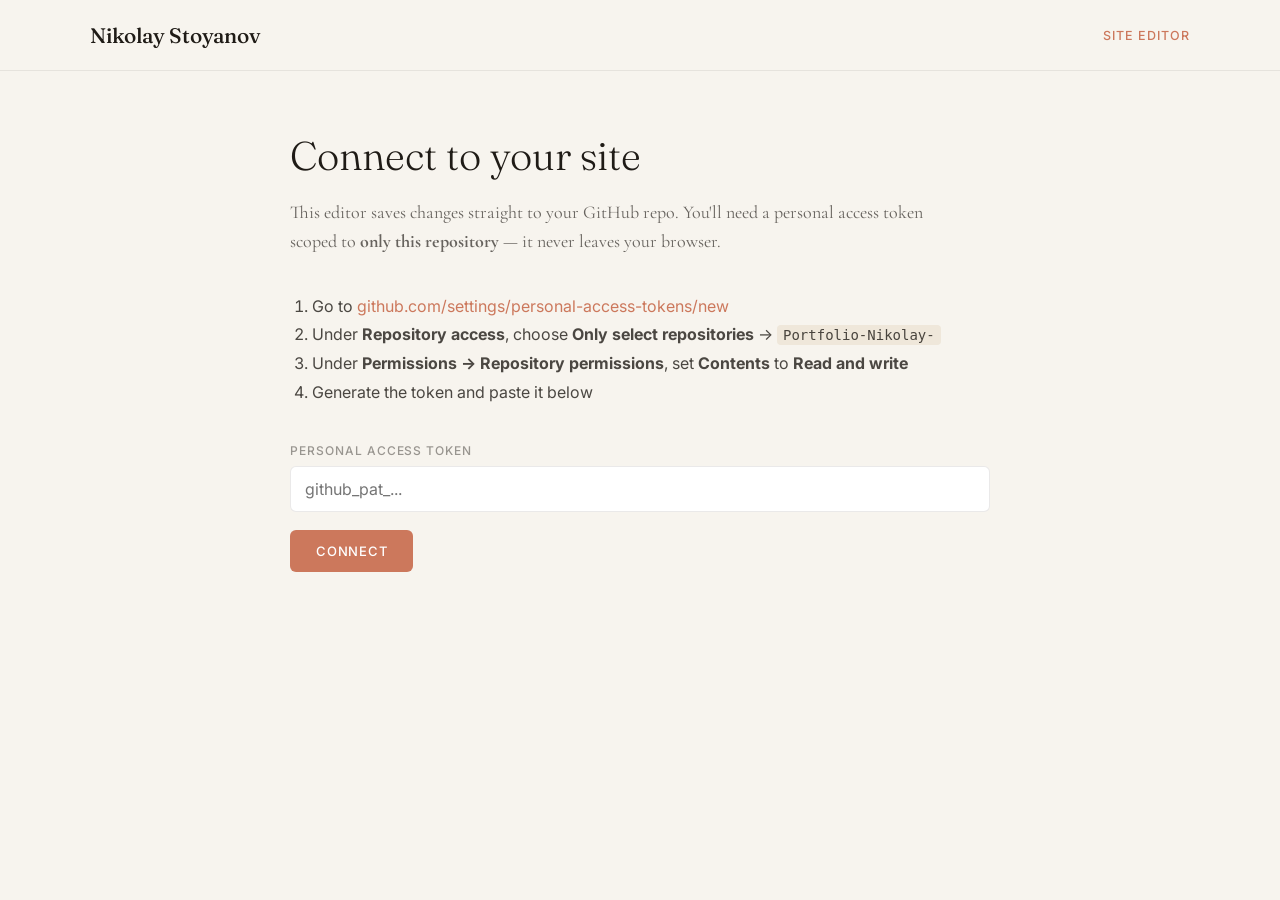
==== admin.html @ 11c109bf "Add a self-service admin editor (photos + text) New /admin.html lets the site owner log in with a Gi" ====
<!DOCTYPE html>
<html lang="en">
<head>
<meta charset="utf-8">
<meta name="viewport" content="width=device-width, initial-scale=1">
<meta name="robots" content="noindex, nofollow">
<title>Site editor — Nikolay Stoyanov</title>
<link rel="preconnect" href="https://fonts.googleapis.com">
<link rel="preconnect" href="https://fonts.gstatic.com" crossorigin>
<link href="https://fonts.googleapis.com/css2?family=Fraunces:ital,opsz,wght@0,9..144,300;0,9..144,400;0,9..144,500;0,9..144,600;1,9..144,400&family=Cormorant+Garamond:ital,wght@0,400;0,500;1,400&family=Inter:wght@400;500;600&display=swap" rel="stylesheet">
<link rel="stylesheet" href="css/style.css">
<link rel="stylesheet" href="css/admin.css">
</head>
<body class="admin-body">

<header class="site-nav">
  <div class="nav-inner">
    <a href="index.html" class="brand">Nikolay Stoyanov</a>
    <span class="admin-badge">Site editor</span>
  </div>
</header>

<main class="container admin-main">

  <!-- CONNECT SCREEN -->
  <section id="connect-screen" class="admin-panel">
    <h1>Connect to your site</h1>
    <p class="admin-sub">This editor saves changes straight to your GitHub repo. You'll need a personal access token scoped to <strong>only this repository</strong> — it never leaves your browser.</p>

    <ol class="admin-steps">
      <li>Go to <a href="https://github.com/settings/personal-access-tokens/new" target="_blank" rel="noopener">github.com/settings/personal-access-tokens/new</a></li>
      <li>Under <strong>Repository access</strong>, choose <strong>Only select repositories</strong> → <code>Portfolio-Nikolay-</code></li>
      <li>Under <strong>Permissions → Repository permissions</strong>, set <strong>Contents</strong> to <strong>Read and write</strong></li>
      <li>Generate the token and paste it below</li>
    </ol>

    <label class="admin-label" for="token-input">Personal access token</label>
    <input id="token-input" class="admin-input" type="password" placeholder="github_pat_..." autocomplete="off" spellcheck="false">
    <button id="connect-btn" class="admin-btn admin-btn--primary">Connect</button>
    <p id="connect-error" class="admin-error" hidden></p>
  </section>

  <!-- EDITOR SCREEN -->
  <section id="editor-screen" class="admin-panel" hidden>
    <div class="admin-toolbar">
      <div>
        <label class="admin-label" for="page-select">Page</label>
        <select id="page-select" class="admin-select"></select>
      </div>
      <button id="logout-btn" class="admin-btn admin-btn--ghost">Disconnect</button>
    </div>

    <p id="status-msg" class="admin-status" hidden></p>

    <div id="page-content">
      <p class="admin-loading">Loading…</p>
    </div>

    <div class="admin-save-bar">
      <button id="save-btn" class="admin-btn admin-btn--primary" disabled>Save changes</button>
      <span id="dirty-count" class="admin-dirty-count"></span>
    </div>
  </section>

</main>

<script src="js/admin.js"></script>
</body>
</html>
---- css/style.css ----
/* ==========================================================================
   Nikolay Stoyanov — personal portfolio
   Design tokens + shared styles for all pages
   ========================================================================== */

:root {
  --bg: #F7F4EE;            /* cream / paper */
  --bg-beige: #EFE7DA;      /* warm beige band (gallery) */
  --ink: #1F1B16;           /* primary text / dark sections */
  --ink-88: #1F1B16dd;
  --ink-80: #1F1B16cc;
  --ink-66: #1F1B16aa;
  --ink-70a: #1F1B16b0;
  --ink-50: #1F1B1680;
  --ink-44: #1F1B1670;
  --accent: #CC785C;        /* clay / terracotta */
  --accent-hover: #B35F42;
  --selection: #EEDCCB;
  --hairline: #1F1B1614;
  --hairline-strong: #1F1B1618;
  --cream-70: #F7F4EEb0;
  --cream-50: #F7F4EE80;

  --serif-display: 'Fraunces', serif;
  --serif-body: 'Cormorant Garamond', serif;
  --sans: 'Inter', sans-serif;

  --radius: 6px;
  --page-max: 1180px;
  --gutter: 40px;
}

* { box-sizing: border-box; }

html { scroll-behavior: smooth; }

/* Cross-page fade: view transitions where supported (Chrome/Edge),
   with a fade-in on load as a fallback everywhere else */
@view-transition { navigation: auto; }

::view-transition-old(root) { animation: vt-fade-out .2s ease both; }
::view-transition-new(root) { animation: vt-fade-in .25s ease both; }

@keyframes vt-fade-out { to { opacity: 0; } }
@keyframes vt-fade-in { from { opacity: 0; } }

@keyframes page-fade-in { from { opacity: 0; } }

body { animation: page-fade-in .35s ease; }

@media (prefers-reduced-motion: reduce) {
  html { scroll-behavior: auto; }
  body { animation: none; }
  ::view-transition-old(root),
  ::view-transition-new(root) { animation: none; }
}

body {
  margin: 0;
  background: var(--bg);
  color: var(--ink);
  font-family: var(--sans);
  -webkit-font-smoothing: antialiased;
}

a {
  color: var(--accent);
  text-decoration: none;
  transition: color .2s ease, opacity .2s ease, border-color .2s ease;
}

a:hover { color: var(--accent-hover); }

::selection { background: var(--selection); color: var(--ink); }

img {
  max-width: 100%;
  display: block;
  border-radius: var(--radius);
}

h1, h2, h3, p { margin: 0; }

/* Layout helpers ---------------------------------------------------------- */

.container {
  max-width: var(--page-max);
  margin: 0 auto;
  padding-left: var(--gutter);
  padding-right: var(--gutter);
}

.full-bleed {
  margin-left: var(--gutter);
  margin-right: var(--gutter);
  border-radius: var(--radius);
}

/* Diagonal-hatch placeholder (swap for real <img> when photos are ready) -- */

.ph {
  background: repeating-linear-gradient(135deg, #1F1B1610, #1F1B1610 2px, transparent 2px, transparent 16px);
  display: flex;
  align-items: center;
  justify-content: center;
  font: italic 15px/1 var(--serif-body);
  color: var(--ink-44);
  letter-spacing: .02em;
  border-radius: var(--radius);
  overflow: hidden;
}

.ph--on-dark {
  background: repeating-linear-gradient(135deg, #F7F4EE14, #F7F4EE14 2px, transparent 2px, transparent 16px);
  color: var(--cream-50);
}

/* Once a real photo is uploaded (via /admin.html), the hatch fill is
   replaced by an <img> filling the same sized placeholder box */
.ph.has-photo { background: none; }

.ph img {
  width: 100%;
  height: 100%;
  object-fit: cover;
  border-radius: inherit;
}

/* Type styles ------------------------------------------------------------- */

.eyebrow {
  font: 500 13px var(--sans);
  letter-spacing: .14em;
  text-transform: uppercase;
  color: var(--accent);
}

.label {
  font: 500 12.5px var(--sans);
  letter-spacing: .08em;
  text-transform: uppercase;
}

/* Nav ---------------------------------------------------------------------- */

.site-nav {
  position: sticky;
  top: 0;
  z-index: 10;
  background: #F7F4EEee;
  backdrop-filter: blur(6px);
  -webkit-backdrop-filter: blur(6px);
  border-bottom: 1px solid var(--hairline);
}

.site-nav .nav-inner {
  max-width: var(--page-max);
  margin: 0 auto;
  display: flex;
  align-items: center;
  justify-content: space-between;
  gap: 20px;
  padding: 22px var(--gutter);
}

.site-nav .brand {
  font: 500 21px var(--serif-display);
  color: var(--ink);
  letter-spacing: -.01em;
  white-space: nowrap;
}

.site-nav .nav-links {
  display: flex;
  flex-wrap: wrap;
  gap: 32px;
  font: 500 12.5px var(--sans);
  letter-spacing: .08em;
  text-transform: uppercase;
}

.site-nav .nav-links a { color: var(--ink-70a); }
.site-nav .nav-links a:hover { color: var(--accent-hover); }
.site-nav .nav-links a.accent,
.site-nav .nav-links a.active { color: var(--accent); }
.site-nav .nav-links a.accent:hover,
.site-nav .nav-links a.active:hover { color: var(--accent-hover); }

/* Home: hero ---------------------------------------------------------------- */

.hero {
  padding-top: 110px;
  padding-bottom: 70px;
  scroll-margin-top: 80px;
}

.hero .eyebrow { margin-bottom: 22px; }

.hero h1 {
  font: 300 68px/1.08 var(--serif-display);
  max-width: 820px;
  letter-spacing: -.01em;
}

.hero h1 em {
  font-style: italic;
  color: var(--accent);
}

.hero .hero-sub {
  margin-top: 26px;
  font: 400 20px/1.6 var(--serif-body);
  color: var(--ink-66);
  max-width: 560px;
}

.hero-photo { height: 620px; }

/* Sections ------------------------------------------------------------------ */

section { scroll-margin-top: 80px; }

.section-head {
  display: flex;
  align-items: baseline;
  justify-content: space-between;
  margin-bottom: 44px;
}

.section-head h2 { font: 400 34px var(--serif-display); }

/* Home: what I do ------------------------------------------------------------ */

.what-i-do { padding-top: 100px; }

.what-grid {
  display: grid;
  grid-template-columns: repeat(3, 1fr);
  gap: 44px;
}

.what-item {
  border-top: 1px solid var(--hairline-strong);
  padding-top: 26px;
}

.what-item .what-num {
  font: 500 13px var(--sans);
  letter-spacing: .14em;
  text-transform: uppercase;
  color: var(--accent);
}

.what-item h3 {
  font: 400 22px var(--serif-display);
  margin: 14px 0 10px;
}

.what-item p {
  font: 400 17px/1.6 var(--serif-body);
  color: var(--ink-66);
}

/* Home: pull quote ------------------------------------------------------------- */

.pull-quote {
  max-width: 860px;
  margin: 0 auto;
  padding: 0 var(--gutter) 130px;
  text-align: center;
}

.pull-quote blockquote {
  margin: 0;
  font: italic 400 30px/1.5 var(--serif-body);
  color: var(--ink-80);
}

.pull-quote cite {
  display: block;
  margin-top: 20px;
  font: 500 12.5px var(--sans);
  letter-spacing: .08em;
  text-transform: uppercase;
  font-style: normal;
  color: var(--ink-44);
}

.pull-quote cite a {
  color: var(--ink-44);
  border-bottom: 1px solid var(--hairline-strong);
  padding-bottom: 2px;
}

.pull-quote cite a:hover { color: var(--accent-hover); }

/* Home: work ---------------------------------------------------------------- */

#work { padding-top: 120px; }

.work-list {
  display: flex;
  flex-direction: column;
  gap: 70px;
  padding-bottom: 130px;
}

.work-row {
  display: grid;
  grid-template-columns: 1.1fr .9fr;
  gap: 44px;
  align-items: end;
}

.work-row--flip { grid-template-columns: .9fr 1.1fr; }
.work-row--flip .work-cover { order: 2; }

.work-cover { height: 420px; }

.work-row .eyebrow {
  letter-spacing: .08em;
  margin-bottom: 14px;
}

.work-row h3 { margin-bottom: 14px; }

.work-row h3 a {
  font: 400 30px/1.2 var(--serif-display);
  color: var(--ink);
  display: block;
}

.work-row h3 a:hover { color: var(--accent-hover); }

.work-row .work-desc {
  font: 400 17px/1.6 var(--serif-body);
  color: var(--ink-66);
}

/* Home: gallery teaser / Gallery page grid ----------------------------------- */

.gallery-band {
  background: var(--bg-beige);
  padding: 120px 0 130px;
}

.gallery-band .section-head { margin-bottom: 10px; }

.gallery-band .gallery-sub {
  font: 400 17px var(--serif-body);
  color: var(--ink-66);
  margin-bottom: 48px;
  max-width: 520px;
}

.photo-grid {
  display: grid;
  grid-template-columns: repeat(3, 1fr);
  gap: 18px;
}

.photo-grid .tall { grid-row: span 2; }
.photo-grid .wide { grid-column: span 2; }

/* Home: journal --------------------------------------------------------------- */

#journal {
  padding-top: 120px;
  padding-bottom: 120px;
}

#journal h2 {
  font: 400 34px var(--serif-display);
  margin-bottom: 44px;
}

.journal-list { display: flex; flex-direction: column; }

.journal-row {
  display: grid;
  grid-template-columns: 120px 1fr auto;
  gap: 28px;
  align-items: baseline;
  padding: 26px 0;
  border-top: 1px solid var(--hairline-strong);
  color: var(--ink);
}

.journal-row:last-child { border-bottom: 1px solid var(--hairline-strong); }

.journal-row .date {
  font: 400 14px var(--sans);
  color: var(--ink-50);
}

.journal-row .title { font: 400 24px var(--serif-display); }

.journal-row .read {
  font: 500 12.5px var(--sans);
  text-transform: uppercase;
  letter-spacing: .08em;
  color: var(--accent);
}

.journal-row:hover .title { color: var(--accent-hover); }

/* Home: about ------------------------------------------------------------------ */

#about {
  background: var(--ink);
  color: var(--bg);
  padding: 120px 0;
}

.about-grid {
  display: grid;
  grid-template-columns: 1fr 1fr;
  gap: 60px;
  align-items: center;
}

.about-portrait { height: 460px; }

#about .eyebrow { margin-bottom: 22px; }

#about h2 {
  font: 300 40px/1.2 var(--serif-display);
  margin-bottom: 24px;
}

#about .about-bio {
  font: 400 19px/1.7 var(--serif-body);
  color: var(--cream-70);
  max-width: 480px;
}

.link-underline {
  display: inline-block;
  margin-top: 34px;
  font: 500 13px var(--sans);
  letter-spacing: .08em;
  text-transform: uppercase;
  color: var(--accent);
  border-bottom: 1px solid #CC785C60;
  padding-bottom: 4px;
}

/* Home: contact ------------------------------------------------------------------ */

#contact { padding: 130px var(--gutter) 70px; }

.contact-inner {
  max-width: var(--page-max);
  margin: 0 auto;
  text-align: center;
}

.contact-inner h2 {
  font: 300 52px/1.15 var(--serif-display);
  max-width: 680px;
  margin: 0 auto 30px;
}

.contact-email {
  font: 400 24px var(--serif-body);
  font-style: italic;
  color: var(--accent);
}

.social-links {
  display: flex;
  justify-content: center;
  flex-wrap: wrap;
  gap: 28px;
  margin-top: 40px;
  font: 500 12.5px var(--sans);
  letter-spacing: .08em;
  text-transform: uppercase;
}

.social-links a { color: var(--ink-70a); }
.social-links a:hover { color: var(--accent-hover); }

/* Footer --------------------------------------------------------------------------- */

.site-footer {
  max-width: var(--page-max);
  margin: 0 auto;
  padding: 26px var(--gutter);
  border-top: 1px solid var(--hairline);
  display: flex;
  justify-content: space-between;
  gap: 16px;
  font: 400 12.5px var(--sans);
  color: var(--ink-44);
}

#contact .site-footer {
  margin-top: 90px;
  padding-left: 0;
  padding-right: 0;
}

/* Subpages: shared header pattern ----------------------------------------------------- */

.page-header {
  margin: 0 auto;
  padding: 110px var(--gutter) 50px;
}

.page-header .back-link {
  font: 500 12.5px var(--sans);
  letter-spacing: .08em;
  text-transform: uppercase;
}

.page-header .eyebrow { margin: 26px 0 20px; }

.page-header h1 { font: 300 52px/1.15 var(--serif-display); }

.page-header .page-sub {
  margin-top: 24px;
  font: 400 20px/1.6 var(--serif-body);
  color: var(--ink-66);
}

/* Project page --------------------------------------------------------------------------- */

.project-header { max-width: 900px; }

.meta-row {
  display: flex;
  flex-wrap: wrap;
  gap: 56px;
  margin-top: 44px;
  padding-top: 28px;
  border-top: 1px solid var(--hairline-strong);
}

.meta-row dt {
  font: 500 11px var(--sans);
  letter-spacing: .08em;
  text-transform: uppercase;
  color: var(--ink-44);
  margin-bottom: 6px;
}

.meta-row dd {
  margin: 0;
  font: 400 15px var(--sans);
}

.project-cover { height: 640px; }

.project-body {
  max-width: 760px;
  margin: 0 auto;
  padding: 100px var(--gutter);
}

.project-body h2 {
  font: 400 30px/1.3 var(--serif-display);
  margin-bottom: 22px;
}

.project-body p {
  font: 400 19px/1.75 var(--serif-body);
  color: var(--ink-80);
  margin-bottom: 60px;
}

.project-body p:last-child { margin-bottom: 0; }

.project-body .ph { margin-bottom: 60px; }

.two-up {
  display: grid;
  grid-template-columns: 1fr 1fr;
  gap: 20px;
  margin-bottom: 60px;
}

.two-up .ph { margin-bottom: 0; }

/* Post page ----------------------------------------------------------------------------------- */

.post-header {
  max-width: 720px;
  padding-bottom: 60px;
}

.post-header h1 { font: 300 46px/1.2 var(--serif-display); }

.post-cover { height: 520px; }

.post-body {
  max-width: 680px;
  margin: 0 auto;
  padding: 80px var(--gutter);
  font: 400 20px/1.85 var(--serif-body);
  color: var(--ink-88);
}

.post-body p { margin: 0 0 1.2em; }

.post-body .ph { margin: 44px 0; }

/* Next project / next entry CTA ------------------------------------------------------------------ */

.next-cta {
  border-top: 1px solid var(--hairline-strong);
  padding: 70px var(--gutter);
  text-align: center;
}

.next-cta .next-label {
  font: 500 12px var(--sans);
  letter-spacing: .08em;
  text-transform: uppercase;
  color: var(--ink-44);
  margin-bottom: 14px;
}

.next-cta a {
  font: 300 36px var(--serif-display);
  color: var(--ink);
}

.next-cta a:hover { color: var(--accent-hover); }

.next-cta--post a { font-size: 32px; }

.next-cta a.contact-email {
  font: italic 400 24px var(--serif-body);
  color: var(--accent);
}

.next-cta a.contact-email:hover { color: var(--accent-hover); }

/* Gallery page ------------------------------------------------------------------------------------ */

.gallery-header { max-width: var(--page-max); }

.gallery-header h1 { font: 300 60px var(--serif-display); }

.gallery-header .page-sub {
  margin-top: 18px;
  font-size: 19px;
  max-width: 560px;
}

.gallery-page-grid { padding-bottom: 140px; }

/* Responsive --------------------------------------------------------------------------------------- */

@media (max-width: 920px) {
  :root { --gutter: 24px; }

  .hero { padding-top: 80px; }
  .hero h1 { font-size: 46px; }

  .work-row,
  .work-row--flip {
    grid-template-columns: 1fr;
    gap: 24px;
    align-items: start;
  }
  .work-row--flip .work-cover { order: 0; }
  .work-cover { height: 320px; }

  .hero-photo { height: 380px; }
  .project-cover { height: 380px; }
  .post-cover { height: 320px; }

  .photo-grid { grid-template-columns: repeat(2, 1fr); }

  .about-grid {
    grid-template-columns: 1fr;
    gap: 40px;
  }
  .about-portrait { height: 360px; }

  .page-header h1 { font-size: 38px; }
  .gallery-header h1 { font-size: 44px; }
  .contact-inner h2 { font-size: 38px; }
  .next-cta a { font-size: 28px; }
  .meta-row { gap: 32px; }

  .what-i-do { padding-top: 70px; }
  .what-grid { grid-template-columns: 1fr; gap: 28px; }
  .pull-quote blockquote { font-size: 24px; }
}

@media (max-width: 640px) {
  .site-nav .nav-inner {
    flex-direction: column;
    align-items: flex-start;
    gap: 12px;
    padding-top: 16px;
    padding-bottom: 16px;
  }
  .site-nav .nav-links { gap: 18px; }

  .hero h1 { font-size: 36px; }

  .journal-row {
    grid-template-columns: 1fr auto;
    gap: 8px 20px;
  }
  .journal-row .date { grid-column: 1 / -1; }
  .journal-row .title { font-size: 20px; }

  .photo-grid { grid-template-columns: 1fr; }
  .photo-grid .tall,
  .photo-grid .wide { grid-row: auto; grid-column: auto; }

  .two-up { grid-template-columns: 1fr; }

  .site-footer {
    flex-direction: column;
    gap: 6px;
  }
}
---- css/admin.css ----
/* Admin editor — reuses the site's design tokens (see style.css) */

.admin-body { animation: none; }

.admin-badge {
  font: 500 12.5px var(--sans);
  letter-spacing: .08em;
  text-transform: uppercase;
  color: var(--accent);
}

.admin-main {
  padding-top: 60px;
  padding-bottom: 120px;
  max-width: 780px;
}

.admin-panel h1 {
  font: 300 40px 'Fraunces', serif;
  margin-bottom: 18px;
}

.admin-sub {
  font: 400 18px/1.6 var(--serif-body);
  color: var(--ink-66);
  max-width: 640px;
  margin-bottom: 36px;
}

.admin-steps {
  font: 400 16px/1.8 var(--sans);
  color: var(--ink-80);
  margin: 0 0 36px;
  padding-left: 22px;
}

.admin-steps code {
  background: var(--bg-beige);
  padding: 2px 6px;
  border-radius: 4px;
  font-size: 14px;
}

.admin-label {
  display: block;
  font: 500 12px var(--sans);
  letter-spacing: .08em;
  text-transform: uppercase;
  color: var(--ink-44);
  margin-bottom: 8px;
}

.admin-input, .admin-select, .admin-textarea {
  width: 100%;
  font: 400 16px var(--sans);
  color: var(--ink);
  background: #fff;
  border: 1px solid var(--hairline-strong);
  border-radius: var(--radius);
  padding: 12px 14px;
  margin-bottom: 18px;
}

.admin-textarea {
  font: 400 17px/1.6 var(--serif-body);
  resize: vertical;
  min-height: 60px;
}

.admin-btn {
  font: 500 13px var(--sans);
  letter-spacing: .06em;
  text-transform: uppercase;
  border: none;
  border-radius: var(--radius);
  padding: 13px 26px;
  cursor: pointer;
}

.admin-btn--primary {
  background: var(--accent);
  color: #fff;
}

.admin-btn--primary:hover { background: var(--accent-hover); }

.admin-btn--primary:disabled {
  background: var(--ink-44);
  cursor: not-allowed;
}

.admin-btn--ghost {
  background: transparent;
  color: var(--ink-70a);
  border: 1px solid var(--hairline-strong);
}

.admin-btn--ghost:hover { color: var(--accent-hover); border-color: var(--accent); }

.admin-error {
  margin-top: 14px;
  font: 400 15px var(--sans);
  color: #a3372a;
}

.admin-status {
  font: 500 14px var(--sans);
  padding: 12px 16px;
  border-radius: var(--radius);
  background: var(--selection);
  color: var(--ink);
  margin-bottom: 24px;
}

.admin-status.is-error { background: #f3d9d4; color: #7a2418; }

.admin-toolbar {
  display: flex;
  align-items: flex-end;
  justify-content: space-between;
  gap: 20px;
  margin-bottom: 30px;
  flex-wrap: wrap;
}

.admin-toolbar > div { flex: 1; min-width: 220px; }

.admin-loading {
  font: italic 400 17px var(--serif-body);
  color: var(--ink-44);
}

.admin-section-title {
  font: 400 24px 'Fraunces', serif;
  margin: 40px 0 20px;
  padding-top: 20px;
  border-top: 1px solid var(--hairline-strong);
}

.admin-section-title:first-child { border-top: none; padding-top: 0; }

/* Photo cards --------------------------------------------------------------- */

.admin-photo-card {
  display: grid;
  grid-template-columns: 96px 1fr;
  gap: 18px;
  align-items: center;
  padding: 14px 0;
  border-bottom: 1px solid var(--hairline);
}

.admin-photo-thumb {
  width: 96px;
  height: 72px;
  border-radius: var(--radius);
  overflow: hidden;
  background: repeating-linear-gradient(135deg, #1F1B1610, #1F1B1610 2px, transparent 2px, transparent 16px);
  display: flex;
  align-items: center;
  justify-content: center;
}

.admin-photo-thumb img {
  width: 100%;
  height: 100%;
  object-fit: cover;
}

.admin-photo-label {
  font: 500 14px var(--sans);
  margin-bottom: 6px;
}

.admin-photo-hint {
  font: 400 13px var(--sans);
  color: var(--ink-44);
  margin-bottom: 8px;
}

.admin-photo-hint.is-pending { color: var(--accent); }

/* Text fields ----------------------------------------------------------------- */

.admin-text-field { margin-bottom: 22px; }

.admin-text-tag {
  display: inline-block;
  font: 500 11px var(--sans);
  letter-spacing: .08em;
  text-transform: uppercase;
  color: var(--ink-44);
  background: var(--bg-beige);
  border-radius: 4px;
  padding: 2px 8px;
  margin-bottom: 8px;
}

.admin-save-bar {
  position: sticky;
  bottom: 0;
  background: var(--bg);
  border-top: 1px solid var(--hairline-strong);
  padding: 20px 0 0;
  margin-top: 40px;
  display: flex;
  align-items: center;
  gap: 16px;
}

.admin-dirty-count {
  font: 400 14px var(--sans);
  color: var(--ink-44);
}
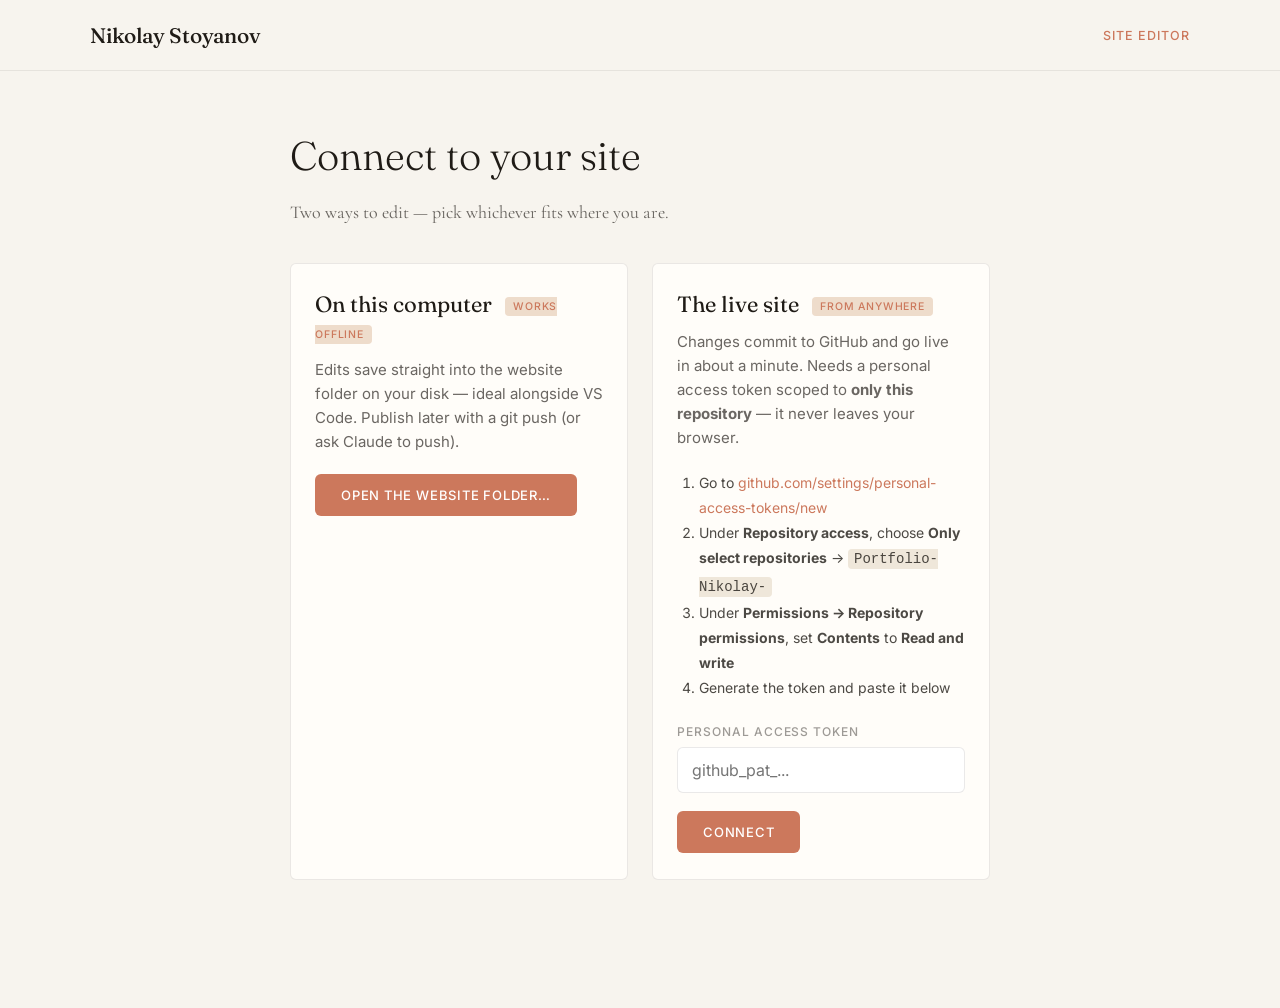
==== commit b20f0393: "Fix photo saves and add offline local-folder editing mode Photo replacement via the GitHub backend a" ====
--- a/admin.html
+++ b/admin.html
@@ -25,18 +25,34 @@
   <!-- CONNECT SCREEN -->
   <section id="connect-screen" class="admin-panel">
     <h1>Connect to your site</h1>
-    <p class="admin-sub">This editor saves changes straight to your GitHub repo. You'll need a personal access token scoped to <strong>only this repository</strong> — it never leaves your browser.</p>
+    <p class="admin-sub">Two ways to edit — pick whichever fits where you are.</p>
 
-    <ol class="admin-steps">
-      <li>Go to <a href="https://github.com/settings/personal-access-tokens/new" target="_blank" rel="noopener">github.com/settings/personal-access-tokens/new</a></li>
-      <li>Under <strong>Repository access</strong>, choose <strong>Only select repositories</strong> → <code>Portfolio-Nikolay-</code></li>
-      <li>Under <strong>Permissions → Repository permissions</strong>, set <strong>Contents</strong> to <strong>Read and write</strong></li>
-      <li>Generate the token and paste it below</li>
-    </ol>
+    <div class="admin-mode-grid">
 
-    <label class="admin-label" for="token-input">Personal access token</label>
-    <input id="token-input" class="admin-input" type="password" placeholder="github_pat_..." autocomplete="off" spellcheck="false">
-    <button id="connect-btn" class="admin-btn admin-btn--primary">Connect</button>
+      <div class="admin-mode-card">
+        <h2>On this computer <span class="admin-mode-tag">works offline</span></h2>
+        <p>Edits save straight into the website folder on your disk — ideal alongside VS Code. Publish later with a git push (or ask Claude to push).</p>
+        <button id="local-btn" class="admin-btn admin-btn--primary">Open the website folder…</button>
+        <button id="local-resume-btn" class="admin-btn admin-btn--ghost" hidden>Resume last folder</button>
+        <p class="admin-hint" id="local-unsupported" hidden>Folder editing needs Chrome or Edge, opened via a localhost address (e.g. VS Code Live Server) — not a file:// page.</p>
+      </div>
+
+      <div class="admin-mode-card">
+        <h2>The live site <span class="admin-mode-tag">from anywhere</span></h2>
+        <p>Changes commit to GitHub and go live in about a minute. Needs a personal access token scoped to <strong>only this repository</strong> — it never leaves your browser.</p>
+        <ol class="admin-steps">
+          <li>Go to <a href="https://github.com/settings/personal-access-tokens/new" target="_blank" rel="noopener">github.com/settings/personal-access-tokens/new</a></li>
+          <li>Under <strong>Repository access</strong>, choose <strong>Only select repositories</strong> → <code>Portfolio-Nikolay-</code></li>
+          <li>Under <strong>Permissions → Repository permissions</strong>, set <strong>Contents</strong> to <strong>Read and write</strong></li>
+          <li>Generate the token and paste it below</li>
+        </ol>
+        <label class="admin-label" for="token-input">Personal access token</label>
+        <input id="token-input" class="admin-input" type="password" placeholder="github_pat_..." autocomplete="off" spellcheck="false">
+        <button id="connect-btn" class="admin-btn admin-btn--primary">Connect</button>
+      </div>
+
+    </div>
+
     <p id="connect-error" class="admin-error" hidden></p>
   </section>
 
@@ -47,6 +63,7 @@
         <label class="admin-label" for="page-select">Page</label>
         <select id="page-select" class="admin-select"></select>
       </div>
+      <span id="mode-badge" class="admin-mode-badge"></span>
       <button id="logout-btn" class="admin-btn admin-btn--ghost">Disconnect</button>
     </div>
 
--- a/css/admin.css
+++ b/css/admin.css
@@ -113,6 +113,71 @@
 }
 
 .admin-status.is-error { background: #f3d9d4; color: #7a2418; }
+
+.admin-mode-grid {
+  display: grid;
+  grid-template-columns: 1fr 1fr;
+  gap: 24px;
+  margin-bottom: 10px;
+}
+
+@media (max-width: 720px) {
+  .admin-mode-grid { grid-template-columns: 1fr; }
+}
+
+.admin-mode-card {
+  border: 1px solid var(--hairline-strong);
+  border-radius: var(--radius);
+  padding: 26px 24px;
+  background: #fffdf9;
+}
+
+.admin-mode-card h2 {
+  font: 400 22px 'Fraunces', serif;
+  margin-bottom: 12px;
+}
+
+.admin-mode-card > p {
+  font: 400 15px/1.6 var(--sans);
+  color: var(--ink-66);
+  margin-bottom: 20px;
+}
+
+.admin-mode-card .admin-steps {
+  font-size: 14px;
+  margin-bottom: 24px;
+}
+
+.admin-mode-tag {
+  font: 500 10.5px var(--sans);
+  letter-spacing: .08em;
+  text-transform: uppercase;
+  color: var(--accent);
+  background: var(--selection);
+  border-radius: 4px;
+  padding: 3px 8px;
+  vertical-align: middle;
+  margin-left: 8px;
+}
+
+.admin-hint {
+  font: 400 13px/1.5 var(--sans);
+  color: var(--ink-44);
+  margin-top: 12px;
+}
+
+.admin-mode-card .admin-btn { margin-right: 10px; }
+
+.admin-mode-badge {
+  font: 500 11.5px var(--sans);
+  letter-spacing: .08em;
+  text-transform: uppercase;
+  color: var(--accent);
+  background: var(--selection);
+  border-radius: 4px;
+  padding: 6px 12px;
+  white-space: nowrap;
+}
 
 .admin-toolbar {
   display: flex;
